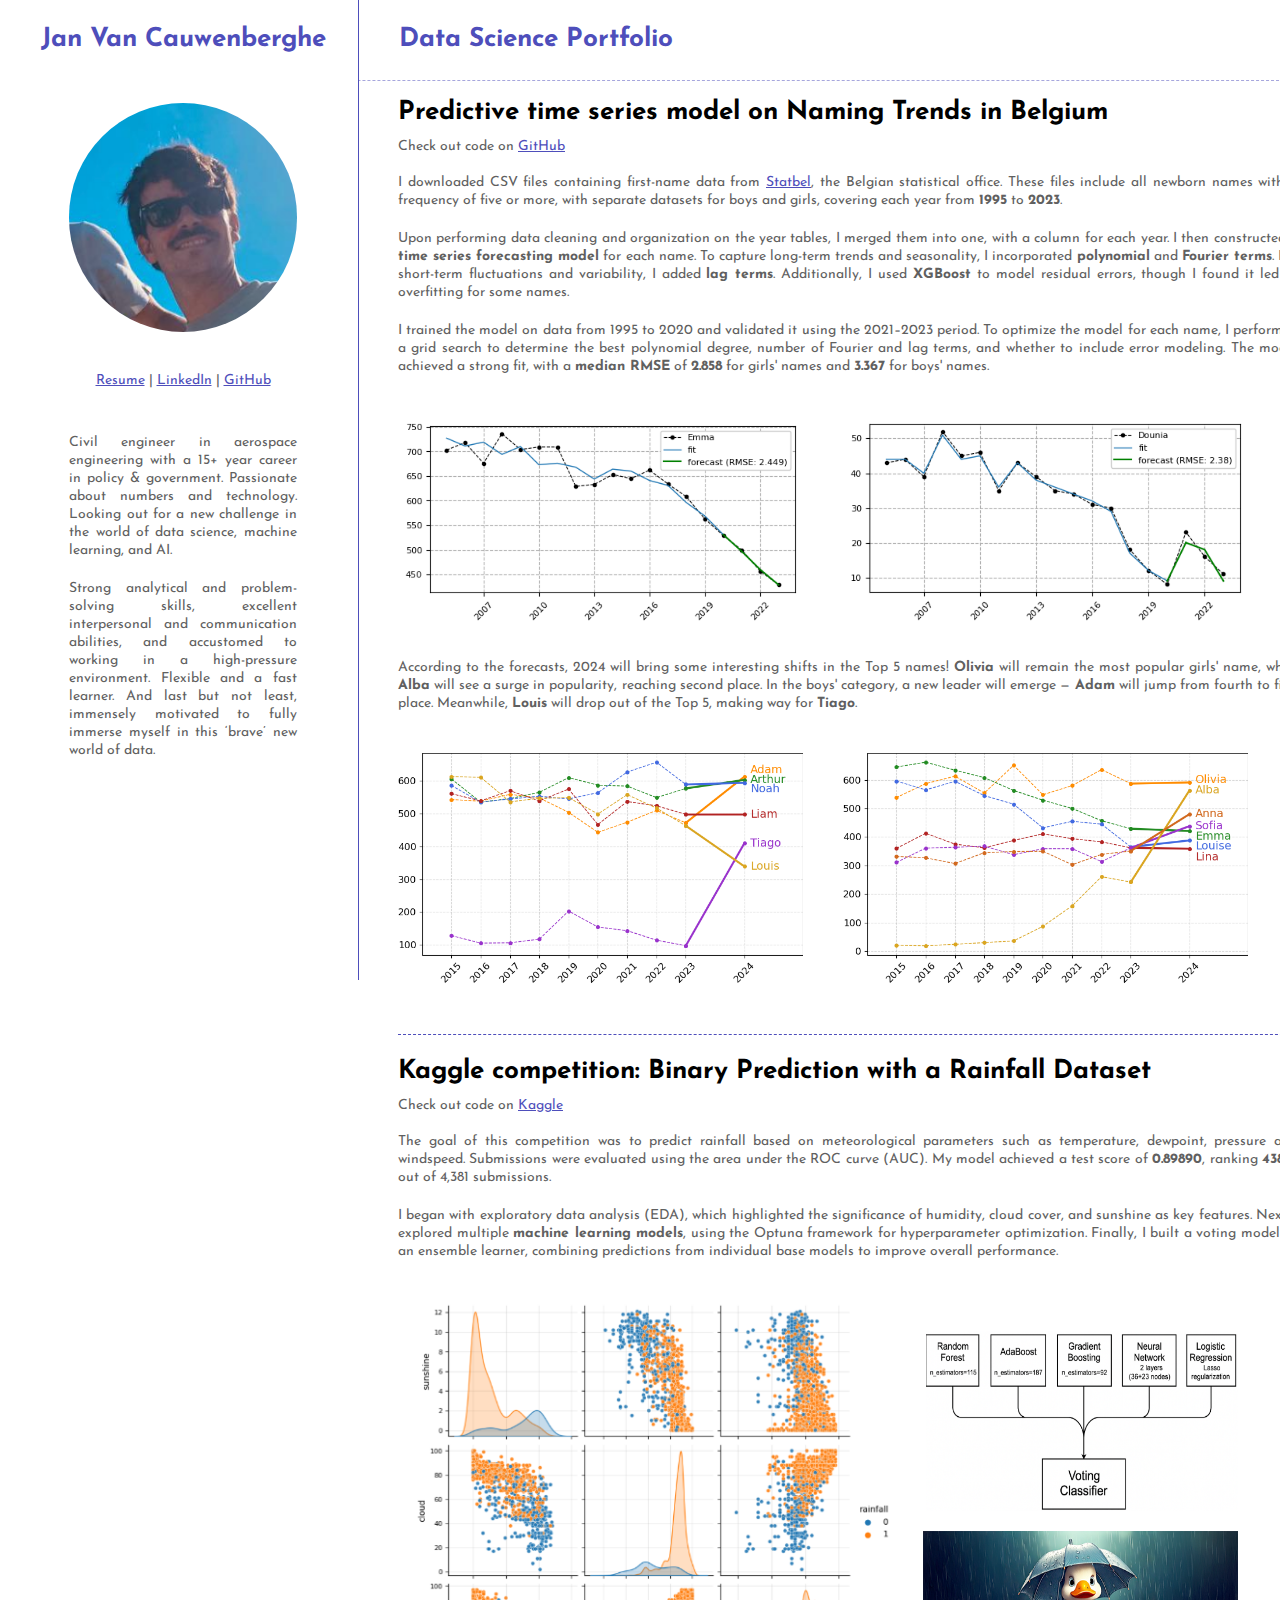
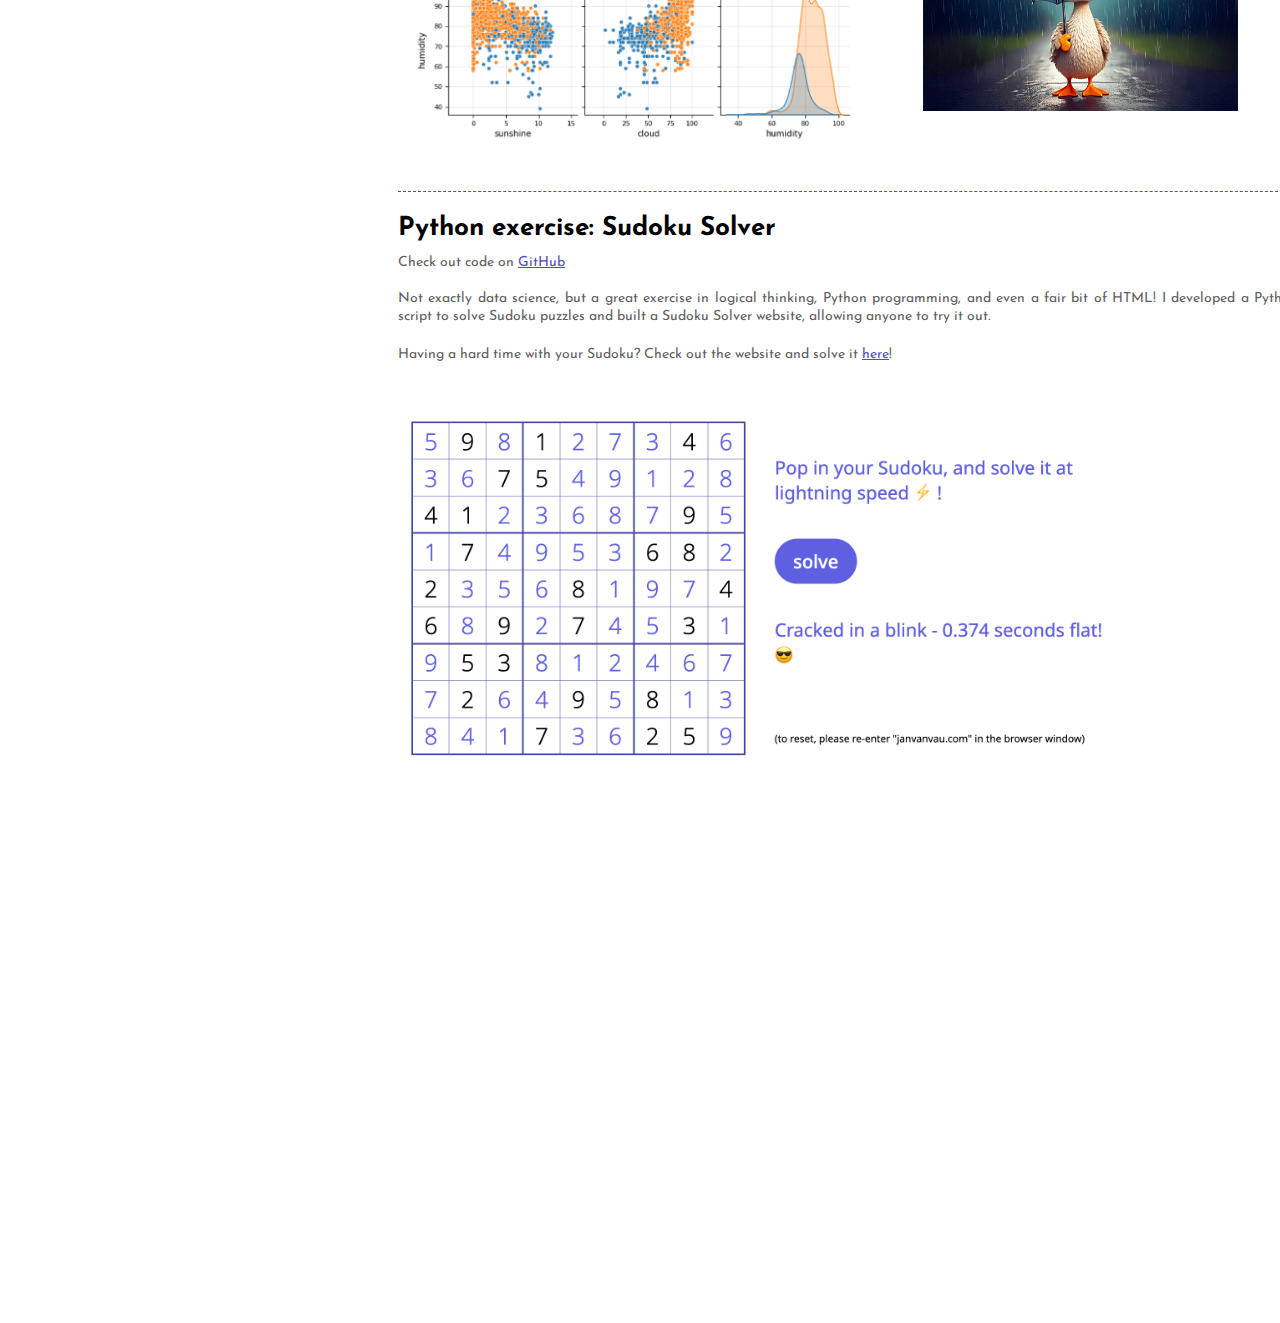
==== index.html @ 8b2ac8e8 "Update index.html" ====
<!DOCTYPE html>
<html>

    <head>

        <title>Portfolio</title>

        <link rel="preconnect" href="https://fonts.googleapis.com">
        <link rel="preconnect" href="https://fonts.gstatic.com" crossorigin>
        <link href="https://fonts.googleapis.com/css2?family=Josefin+Sans:ital,wght@0,100..700;1,100..700&display=swap" rel="stylesheet">
        <link rel="icon" type="image/png" href="portfolio.png">
        <link rel="stylesheet" href="styles/text.css">

    </head>

    <body style="min-height: 200vh">

        <div class="header">
            <div style="width:350px">
                <p class="title_header">Jan Van Cauwenberghe</p>
            </div>
            <div style="width:900px; justify-content:flex-start;  margin-left:40px;">
                <p class="title_header">Data Science Portfolio</p>
            </div>
        </div>

        <div class="main">

            <div class="sidebar">

                <img src="picture2c.png" style="width:65%; border-radius: 150px; margin-top: 23px;">
    
                <div>
                    <p class="description" style="margin-top: 40px; margin-bottom: 30px;">
                        <a href="CV_NL.pdf" target="_blank">Resume</a> |
                        <a href="https://www.linkedin.com/in/jan-van-cauwenberghe-a079987/" target="_blank">LinkedIn</a> |
                        <a href="https://github.com/janvancau" target="_blank">GitHub</a>
                    </p>
                </div>
    
                <div style="width:65%">
                    <p class="description">
                        Civil engineer in aerospace engineering with a 15+ year career in policy & government. Passionate about numbers and 
                        technology. Looking out for a new challenge in the world of data science, machine learning, and AI.
                    </p>
                    <p class="description" style="padding-bottom: 200px;">
                        Strong analytical and problem-solving skills, excellent interpersonal and communication abilities, and accustomed 
                        to working in a high-pressure environment. Flexible and a fast learner. And last but not least, immensely motivated 
                        to fully immerse myself in this ‘brave’ new world of data.
                    </p>
                </div>
    
            </div>
    
            <div style="width:900px; margin-left:390px; margin-top: 80px">
    
                <div style="border-bottom: 1px dashed rgb(78, 78, 187)">
                    <p class="title" style="margin-top: 13px;">Predictive time series model on Naming Trends in Belgium</p>
                    <p class="link">Check out code on <a href="https://github.com/JanVanCau/first-names/blob/1890f6e21f40cc2119914e75111a46a16e8a474d/first-names-8.ipynb" 
                        target="_blank">GitHub</a></p>
        
                    <p class="description">I downloaded CSV files containing first-name data from <a href="https://statbel.fgov.be/nl/themas/bevolking/namen-en-voornamen/voornamen-van-meisjes-en-jongens"
                        target="Blank">Statbel</a>, the Belgian statistical office. These files include all newborn names with a frequency of five or more, with separate datasets for boys and girls, covering 
                        each year from <strong>1995</strong> to <strong>2023</strong>.</p>
                
                    <p class="description">Upon performing data cleaning and organization on the year tables, I merged them into one, with a column for each year. I  then constructed a <strong>time series forecasting 
                        model</strong> for each name. To capture long-term trends and seasonality, I incorporated <strong>polynomial</strong> and <strong>Fourier terms</strong>. For short-term fluctuations and 
                        variability, I added <strong>lag terms</strong>. Additionally, I used <strong>XGBoost</strong> to model residual errors, though I found it led to overfitting for some names.</p>

                    <p class="description">I trained the model on data from 1995 to 2020 and validated it using the 2021–2023 period. To optimize the model for each name, I performed a grid search to determine the 
                        best polynomial degree, number of Fourier and lag terms, and whether to include error modeling. The model achieved a strong fit, with a <strong>median RMSE</strong> of <strong>2.858</strong> 
                        for girls' names and <strong>3.367</strong> for boys' names.</p>
                    
                    <div class="imagerow" style="margin-bottom:30px">
                        <img src="forecast_emma.png" style="width:45%; margin-right: 40px;">
                        <img src="forecast_dounia.png" style="width:45%;">
                    </div>

                    <p class="description">According to the forecasts, 2024 will bring some interesting shifts in the Top 5 names! <strong>Olivia</strong> will remain the most popular girls' name, while 
                        <strong>Alba</strong> will see a surge in popularity, reaching second place. In the boys' category, a new leader will emerge — <strong>Adam</strong> will jump from fourth to first place. 
                        Meanwhile, <strong>Louis</strong> will drop out of the Top 5, making way for <strong>Tiago</strong>.</p>
        
                    <div class="imagerow">
                        <img src="forecast_boys.png" style="width:45%; margin-right: 40px;">
                        <img src="forecast_girls.png" style="width:45%;"> 
                    </div>
                </div>
        
                <div style="border-bottom: 1px dashed rgb(78, 78, 187)">
                    <p class="title">Kaggle competition: Binary Prediction with a Rainfall Dataset</p>
                    <p class="link">Check out code on <a href="https://www.kaggle.com/code/janvancauwenberghe/rainfall-1" target="_blank">Kaggle</a></p>
                    
                    <p class="description">The goal of this competition was to predict rainfall based on meteorological parameters such as temperature, dewpoint, pressure and windspeed. Submissions were evaluated 
                        using the area under the ROC curve (AUC). My model achieved a test score of <strong>0.89890</strong>, ranking <strong>438th</strong> out of 4,381 submissions.</p>
        
                    <p class="description">I began with exploratory data analysis (EDA), which highlighted the significance of humidity, cloud cover, and sunshine as key features. Next, I explored multiple 
                        <strong>machine learning models</strong>, using the Optuna framework for hyperparameter optimization. Finally, I built a voting model as an ensemble learner, combining predictions from individual 
                        base models to improve overall performance.</p>
        
                    <div class="imagerow">
                        <img src="pairplot.png" style="width:55%; height:auto; margin-right: 30px;">
                        <div class="imagecol" style="width:35%;">
                            <img src="flowchart.png" style="flex:1; margin-bottom: 20px;">
                            <img src="rainfall.png" style="flex:1;">
                        </div>
                    </div>
                </div>

                <div>
                    <p class="title">Python exercise: Sudoku Solver</p>
                    <p class="link">Check out code on <a href="https://github.com/JanVanCau/sudoku/tree/main" target="_blank">GitHub</a></p>
        
                    <p class="description">Not exactly data science, but a great exercise in logical thinking, Python programming, and even a fair bit of HTML! I developed a Python script to solve Sudoku puzzles and 
                        built a Sudoku Solver website, allowing anyone to try it out.</p>

                    <p class="description">Having a hard time with your Sudoku? Check out the website and solve it <a href="https://www.janvancau.com" target="_blank">here</a>!</p>
                    
                    <img src="sudoku.png" style="width:80%; margin-top:30px; margin-bottom: 40px;">
                </div>

        </div>
        
        
        </div>
    </body>

</html>
---- styles/text.css ----
p{
    font-family: "Josefin Sans", sans-serif;
    text-align: justify;}

.header{
    display: flex;
    flex-direction: row;
    align-items: center;
    position:fixed;
    top:0;
    left:8px;
    height:80px;
    border-bottom: 1px dashed rgba(78, 78, 187, 0.5);
    color: rgb(78, 78, 187);
    background-color: white;
    z-index: 100;}

.header div{
    display: flex;
    align-items: center; /* 🔹 Centers text vertically */
    justify-content: center;
    height: 100%; /* 🔹 Stretches div to full header height */
    padding: 0;
    margin: 0;}

.header div:first-child {
    border-right: 1px solid rgb(78, 78, 187);}

.title_header{
    font-size: 26px;
    font-weight: bold;
    line-height: 24px;
    margin:0;
    padding:0;
    align-items: center;}

.main{
    display: flex; 
    flex-direction:row; 
    padding-bottom: 500px;}

.sidebar {
    width: 350px; 
    position:fixed;
    left:8px;
    top:80px;
    display:flex; 
    flex-direction: column; 
    justify-content: flex-start; 
    align-items: center; 
    border-right:1px solid rgb(78, 78, 187);
    max-height: 100vh; 
    overflow-y: auto;
    background-color: white;
    z-index: 100;
    scrollbar-width: none; /* For Firefox */
    -ms-overflow-style: none; /* For IE & Edge */}

.sidebar::-webkit-scrollbar {
    display: none; /* For Chrome, Safari, and Edge */}

.title{
    font-size: 26px;
    font-weight: bold;
    line-height: 24px;
    margin-top: 25px;
    margin-bottom: 8px;}

.link{
    font-size: 14px;
    color: rgb(96,96,96);
    margin-right: 40px;
    margin-bottom: 20px;}    

.description{
    font-size: 14px;
    color: rgb(96,96,96);
    line-height: 18px;
    margin-bottom: 20px;}

.imagerow{
    display: flex;
    margin-top: 40px;
    margin-bottom: 50px;
    width: 900px;}

.imagecol{
    display: flex;
    flex-direction: column;
    margin-top: 30px;
    margin-bottom: 30px;}

a{
    color: rgb(78, 78, 187)
}

a:hover{
    color: rgb(23, 185, 147);
    font-weight: bold;
    transition: 0.1s;}
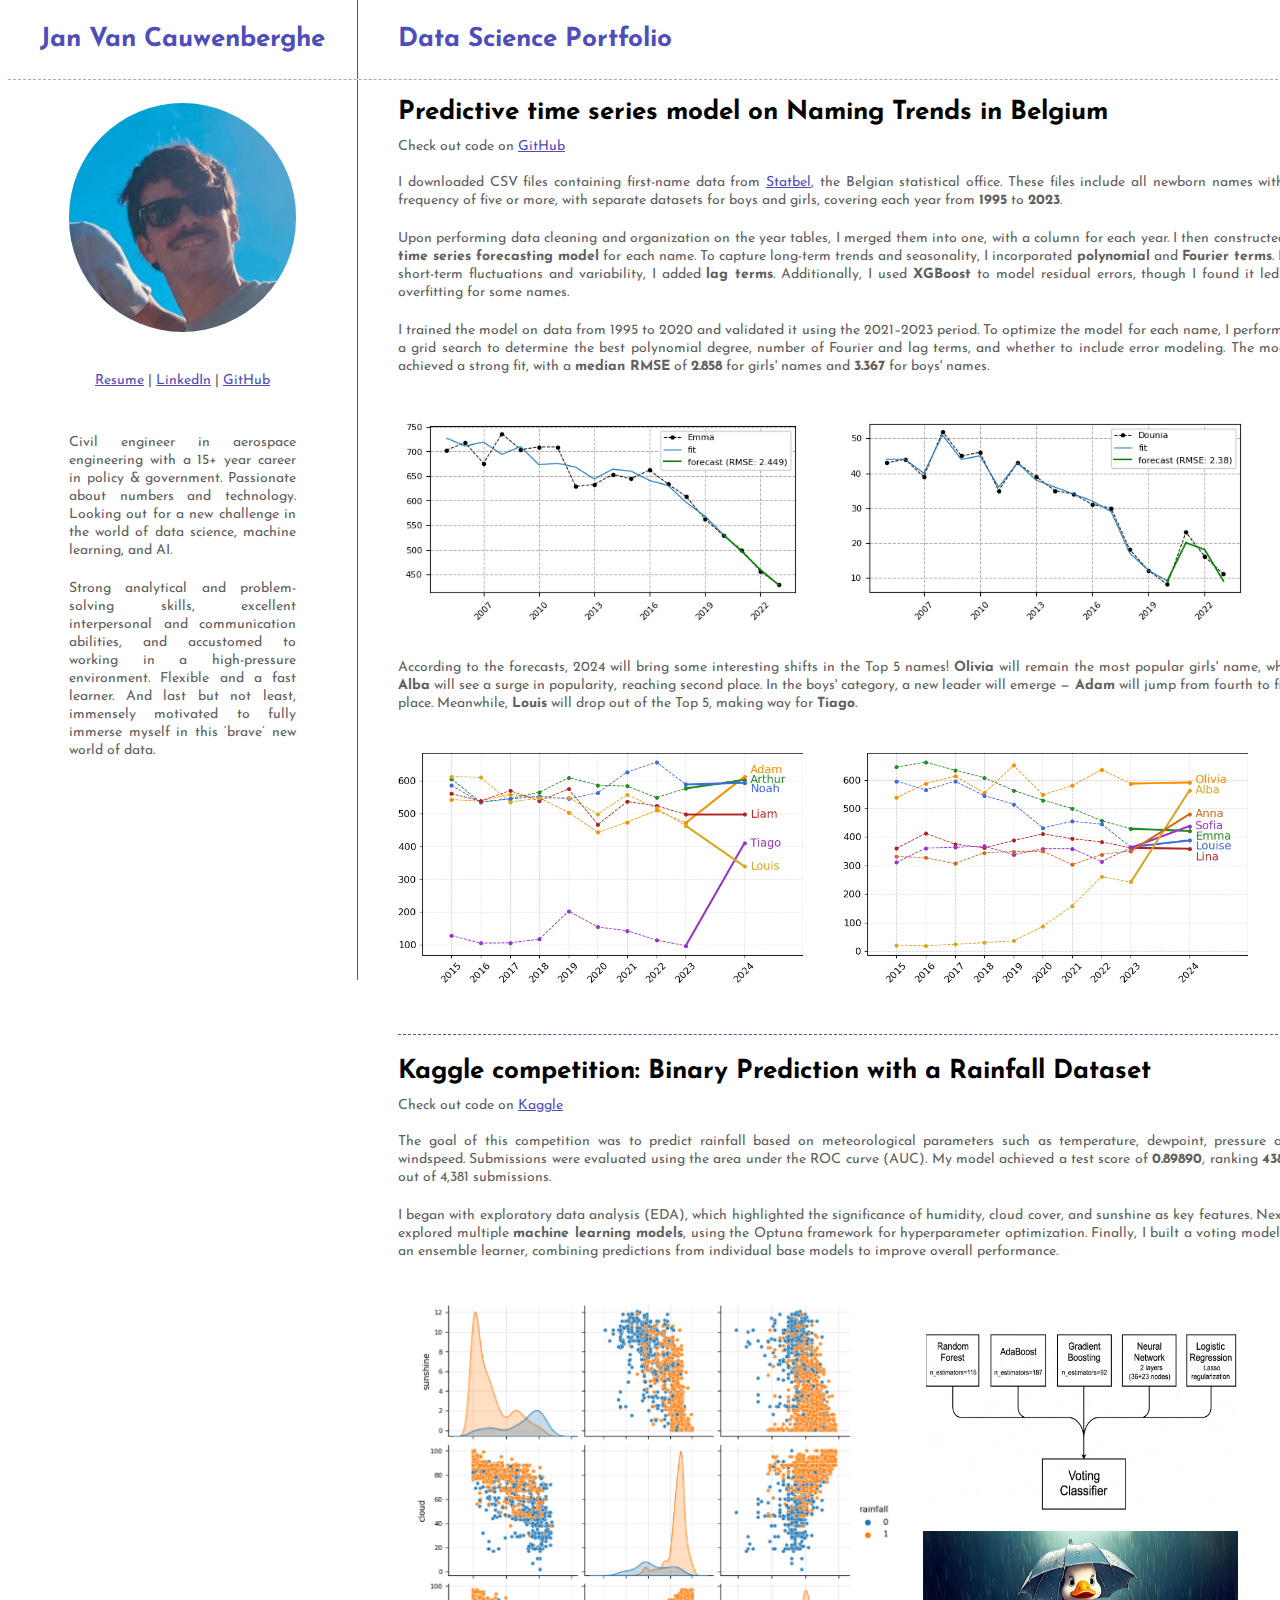
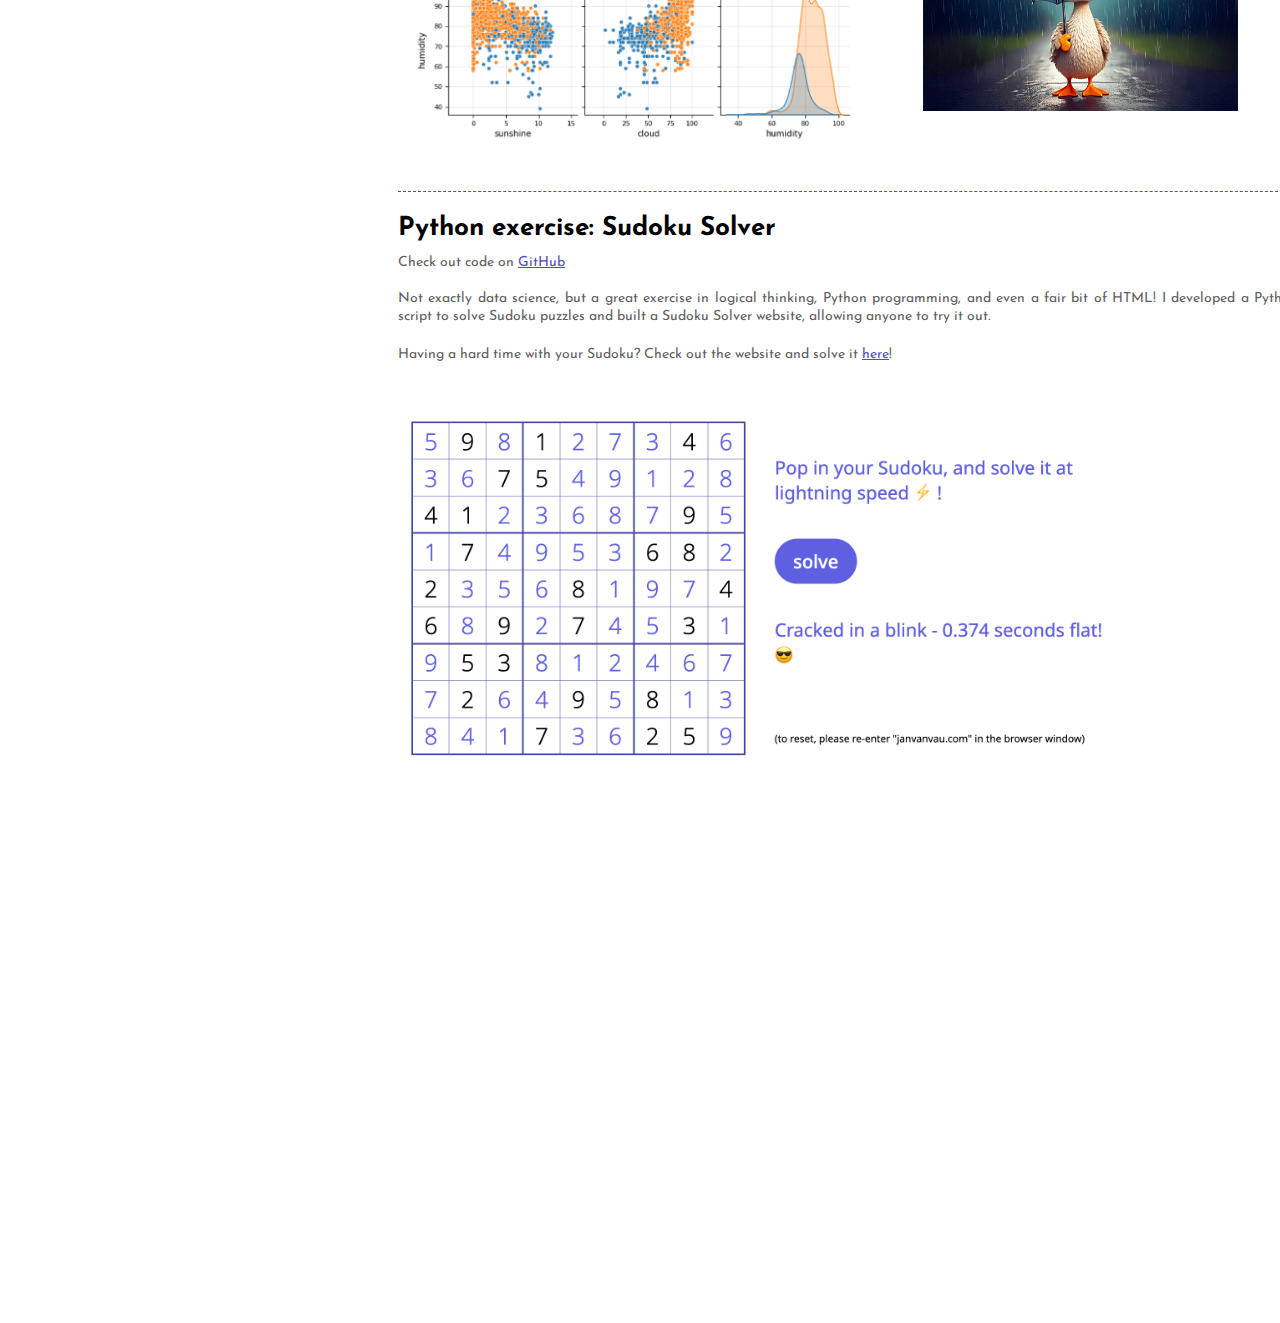
==== commit 640da7e1: "Update and rename index kopie.html to index.html" ====
--- a/index.html
+++ b/index.html
@@ -4,22 +4,22 @@
     <head>
 
         <title>Portfolio</title>
-
+        <meta name="viewport" content="width=device-width, initial-scale=1.0">
         <link rel="preconnect" href="https://fonts.googleapis.com">
         <link rel="preconnect" href="https://fonts.gstatic.com" crossorigin>
         <link href="https://fonts.googleapis.com/css2?family=Josefin+Sans:ital,wght@0,100..700;1,100..700&display=swap" rel="stylesheet">
         <link rel="icon" type="image/png" href="portfolio.png">
-        <link rel="stylesheet" href="styles/text.css">
+        <link rel="stylesheet" href="styles/text_new.css">
 
     </head>
 
     <body style="min-height: 200vh">
 
         <div class="header">
-            <div style="width:350px">
+            <div>
                 <p class="title_header">Jan Van Cauwenberghe</p>
             </div>
-            <div style="width:900px; justify-content:flex-start;  margin-left:40px;">
+            <div style="margin-left:40px;">
                 <p class="title_header">Data Science Portfolio</p>
             </div>
         </div>
@@ -52,7 +52,7 @@
     
             </div>
     
-            <div style="width:900px; margin-left:390px; margin-top: 80px">
+            <div class="projects">
     
                 <div style="border-bottom: 1px dashed rgb(78, 78, 187)">
                     <p class="title" style="margin-top: 13px;">Predictive time series model on Naming Trends in Belgium</p>
--- a/styles/text_new.css
+++ b/styles/text_new.css
@@ -0,0 +1,134 @@
+p{
+    font-family: "Josefin Sans", sans-serif;
+    text-align: justify;}
+
+@media (max-width: 800px) {
+    .sudoku_site{
+        display: grid;
+        grid-template-columns: 400px;} }
+
+
+.header{
+    display: grid;
+    grid-template-columns: 350px 950px;
+    position:fixed;
+    top:0;
+    left:8px;
+    height:80px;
+    width:100%;
+    box-sizing: border-box;
+    border-bottom: 1px dashed rgba(78, 78, 187, 0.5);
+    color: rgb(78, 78, 187);
+    background-color: white;
+    z-index: 100;}
+
+@media (max-width: 450px) {
+    .header{
+        grid-template-columns: 1fr;
+        position: relative} }
+
+.header div{
+    display: flex;
+    justify-content: flex-start;
+    align-items: center;}
+
+.header div:first-child {
+    border-right: 1px solid rgb(78, 78, 187);
+    justify-content: center;}
+
+.title_header{
+    font-size: 26px;
+    font-weight: bold;
+    line-height: 24px;
+    margin:0;
+    padding:0;}
+
+.main{
+    display: grid;
+    grid-template-columns: 350px 950px;
+    padding-bottom: 500px;
+    box-sizing: border-box;}
+
+@media (max-width: 450px) {
+    .main{
+        grid-template-columns: 1fr;} }
+
+.sidebar {
+    width: 350px; 
+    position:fixed;
+    left:8px;
+    top:80px;
+    display:flex; 
+    flex-direction: column; 
+    justify-content: flex-start; 
+    align-items: center; 
+    border-right:1px solid rgb(78, 78, 187);
+    box-sizing: border-box;
+    max-height: 100vh; 
+    overflow-y: auto;
+    background-color: white;
+    z-index: 100;
+    scrollbar-width: none; /* For Firefox */
+    -ms-overflow-style: none; /* For IE & Edge */}
+
+@media (max-width: 450px) {
+    .sidebar{
+        width:100%;
+        position: relative;} }
+
+.sidebar::-webkit-scrollbar {
+    display: none; /* For Chrome, Safari, and Edge */}
+
+.projects{
+    width:900px; 
+    margin-left:390px; 
+    margin-top: 80px}
+
+@media (max-width: 450px) {
+    .projects{
+        width:100%;
+        margin-left: 0;} }
+
+.title{
+    font-size: 26px;
+    font-weight: bold;
+    line-height: 24px;
+    margin-top: 25px;
+    margin-bottom: 8px;}
+
+.link{
+    font-size: 14px;
+    color: rgb(96,96,96);
+    margin-right: 40px;
+    margin-bottom: 20px;}    
+
+.description{
+    font-size: 14px;
+    color: rgb(96,96,96);
+    line-height: 18px;
+    margin-bottom: 20px;}
+
+.imagerow{
+    display: flex;
+    margin-top: 40px;
+    margin-bottom: 50px;
+    width: 900px;}
+
+@media (max-width: 450px) {
+    .imagerow{
+        width:100%;} }
+
+.imagecol{
+    display: flex;
+    flex-direction: column;
+    margin-top: 30px;
+    margin-bottom: 30px;}
+
+a{
+    color: rgb(78, 78, 187)
+}
+
+a:hover{
+    color: rgb(23, 185, 147);
+    font-weight: bold;
+    transition: 0.1s;}
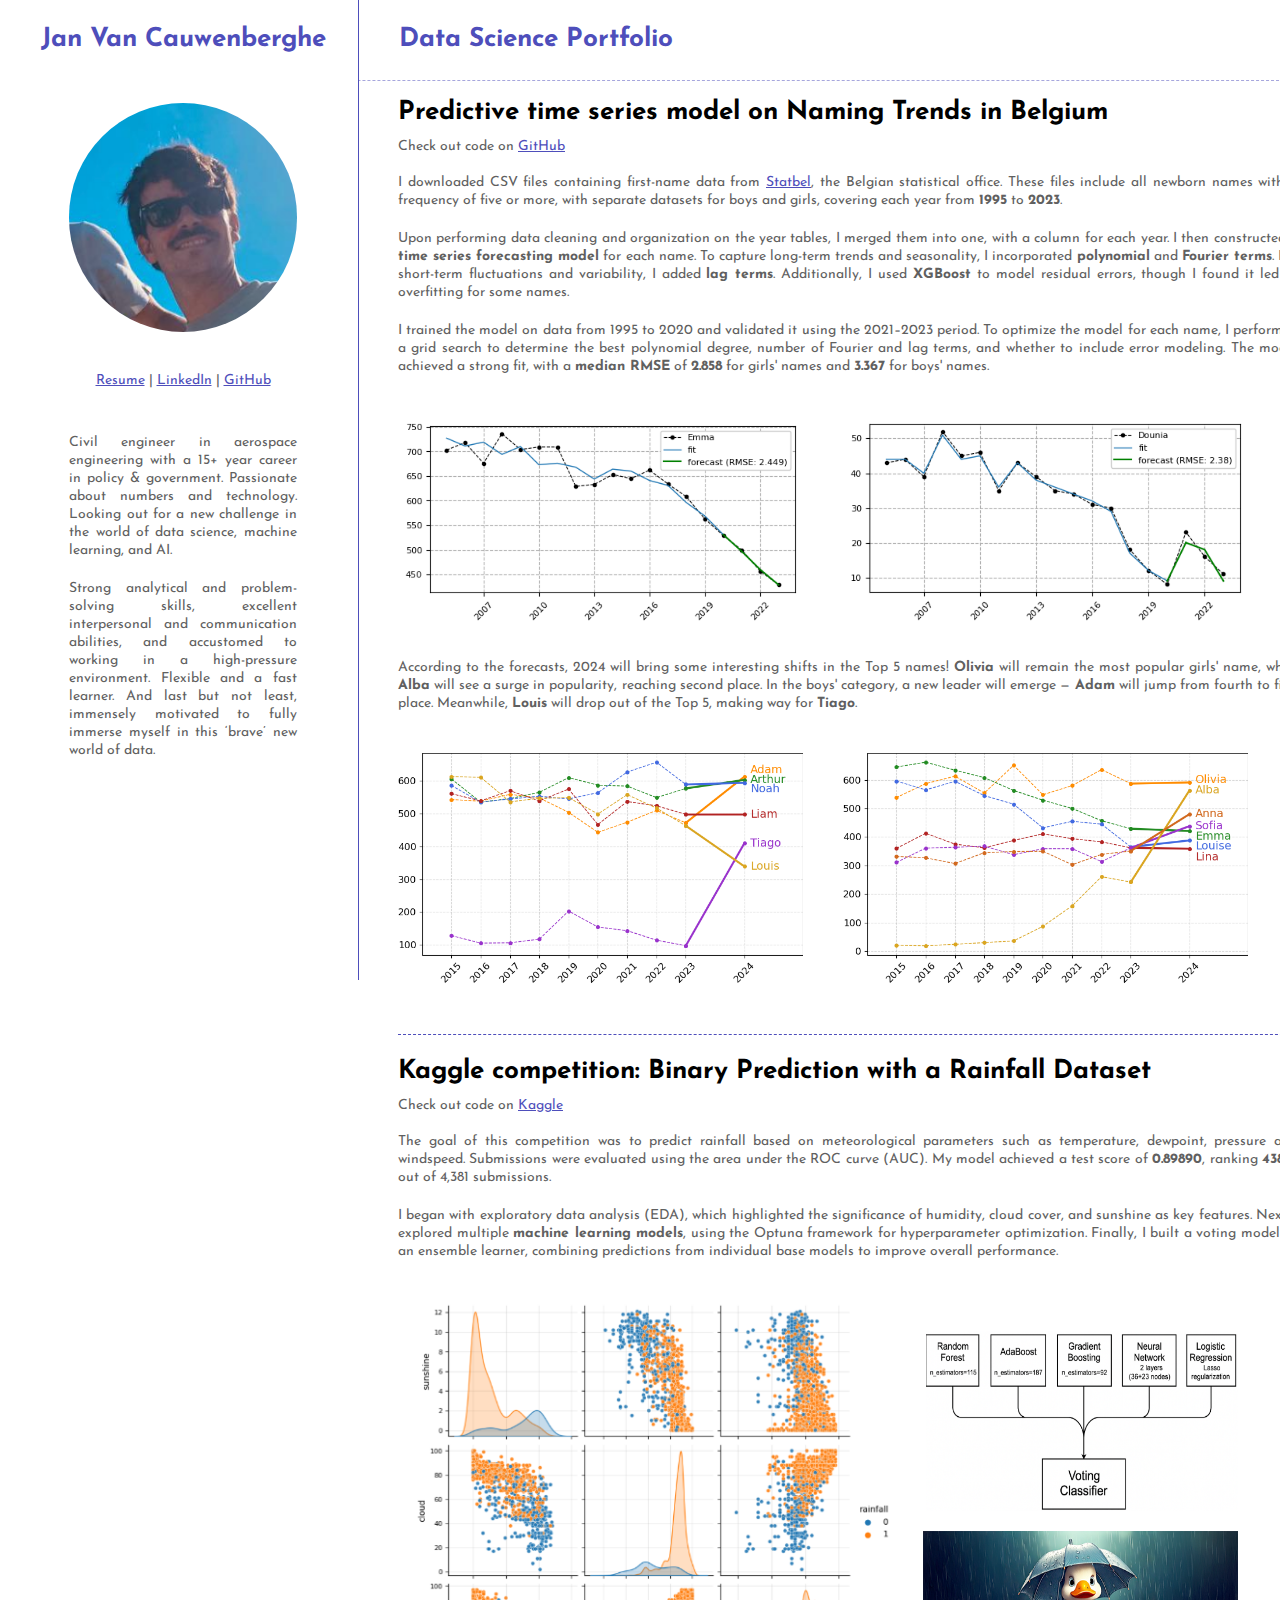
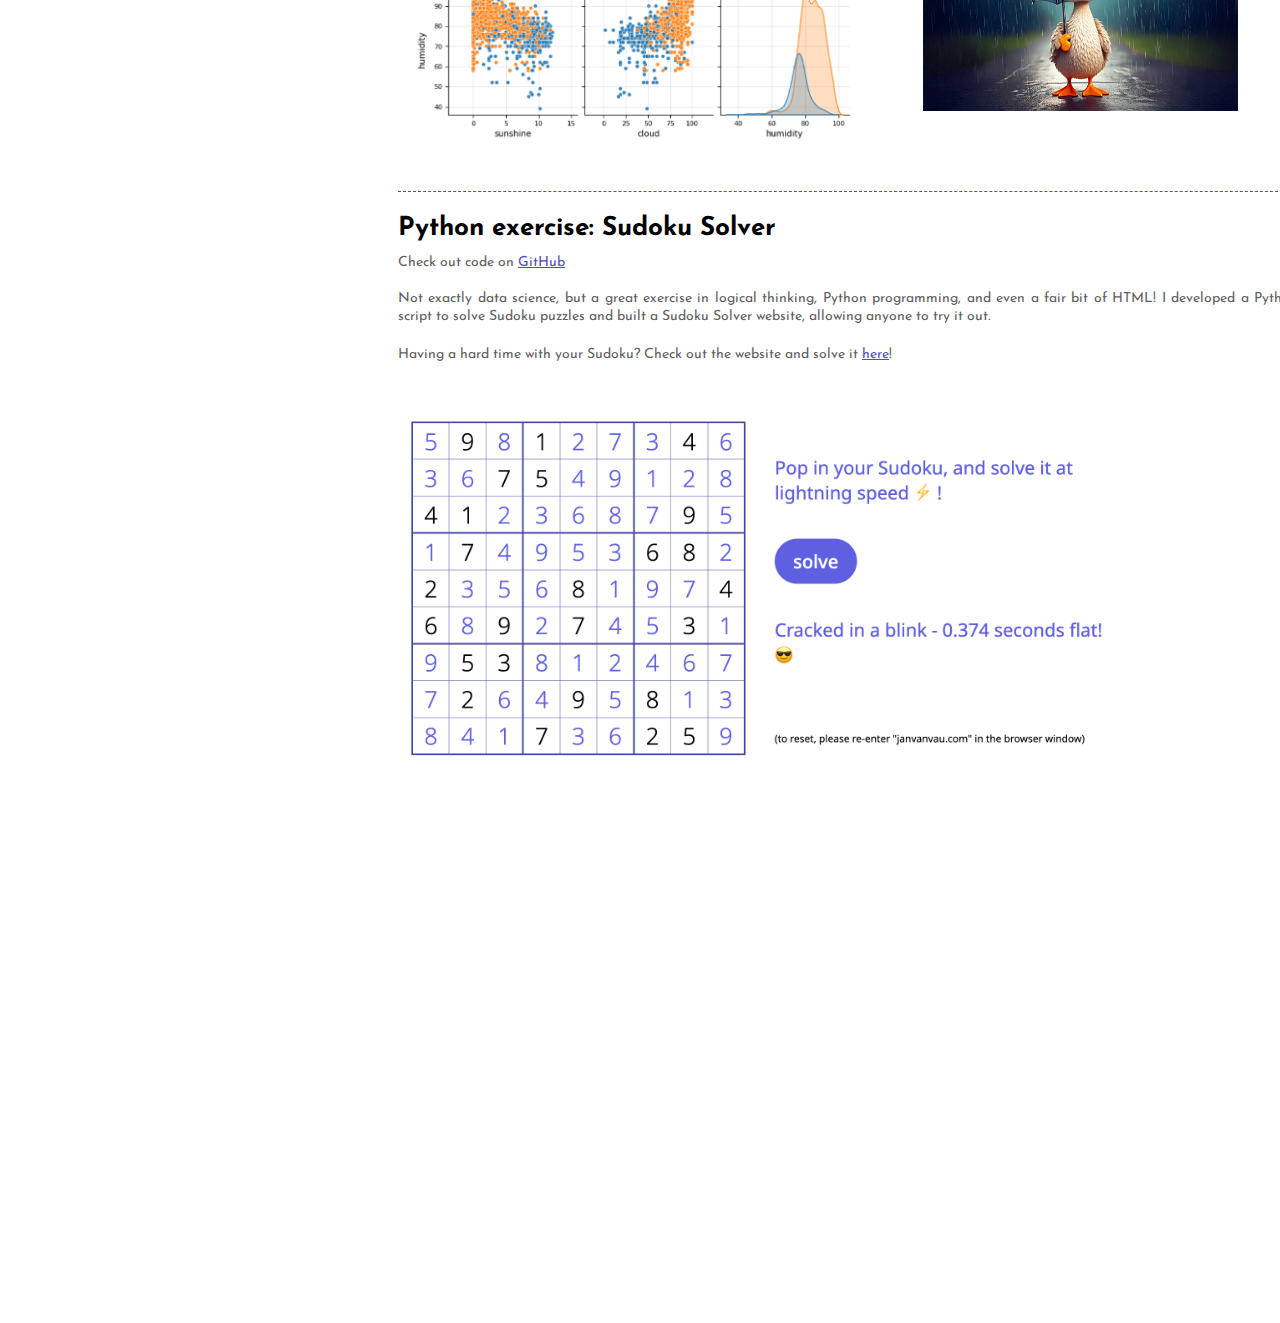
==== commit af5d9399: "Update and rename index_oud.html to index.html" ====
--- a/index.html
+++ b/index.html
@@ -4,22 +4,22 @@
     <head>
 
         <title>Portfolio</title>
-        <meta name="viewport" content="width=device-width, initial-scale=1.0">
+
         <link rel="preconnect" href="https://fonts.googleapis.com">
         <link rel="preconnect" href="https://fonts.gstatic.com" crossorigin>
         <link href="https://fonts.googleapis.com/css2?family=Josefin+Sans:ital,wght@0,100..700;1,100..700&display=swap" rel="stylesheet">
         <link rel="icon" type="image/png" href="portfolio.png">
-        <link rel="stylesheet" href="styles/text_new.css">
+        <link rel="stylesheet" href="styles/text.css">
 
     </head>
 
     <body style="min-height: 200vh">
 
         <div class="header">
-            <div>
+            <div style="width:350px">
                 <p class="title_header">Jan Van Cauwenberghe</p>
             </div>
-            <div style="margin-left:40px;">
+            <div style="width:900px; justify-content:flex-start;  margin-left:40px;">
                 <p class="title_header">Data Science Portfolio</p>
             </div>
         </div>
@@ -52,7 +52,7 @@
     
             </div>
     
-            <div class="projects">
+            <div style="width:900px; margin-left:390px; margin-top: 80px">
     
                 <div style="border-bottom: 1px dashed rgb(78, 78, 187)">
                     <p class="title" style="margin-top: 13px;">Predictive time series model on Naming Trends in Belgium</p>
--- a/styles/text.css
+++ b/styles/text.css
@@ -0,0 +1,100 @@
+p{
+    font-family: "Josefin Sans", sans-serif;
+    text-align: justify;}
+
+.header{
+    display: flex;
+    flex-direction: row;
+    align-items: center;
+    position:fixed;
+    top:0;
+    left:8px;
+    height:80px;
+    border-bottom: 1px dashed rgba(78, 78, 187, 0.5);
+    color: rgb(78, 78, 187);
+    background-color: white;
+    z-index: 100;}
+
+.header div{
+    display: flex;
+    align-items: center; /* 🔹 Centers text vertically */
+    justify-content: center;
+    height: 100%; /* 🔹 Stretches div to full header height */
+    padding: 0;
+    margin: 0;}
+
+.header div:first-child {
+    border-right: 1px solid rgb(78, 78, 187);}
+
+.title_header{
+    font-size: 26px;
+    font-weight: bold;
+    line-height: 24px;
+    margin:0;
+    padding:0;
+    align-items: center;}
+
+.main{
+    display: flex; 
+    flex-direction:row; 
+    padding-bottom: 500px;}
+
+.sidebar {
+    width: 350px; 
+    position:fixed;
+    left:8px;
+    top:80px;
+    display:flex; 
+    flex-direction: column; 
+    justify-content: flex-start; 
+    align-items: center; 
+    border-right:1px solid rgb(78, 78, 187);
+    max-height: 100vh; 
+    overflow-y: auto;
+    background-color: white;
+    z-index: 100;
+    scrollbar-width: none; /* For Firefox */
+    -ms-overflow-style: none; /* For IE & Edge */}
+
+.sidebar::-webkit-scrollbar {
+    display: none; /* For Chrome, Safari, and Edge */}
+
+.title{
+    font-size: 26px;
+    font-weight: bold;
+    line-height: 24px;
+    margin-top: 25px;
+    margin-bottom: 8px;}
+
+.link{
+    font-size: 14px;
+    color: rgb(96,96,96);
+    margin-right: 40px;
+    margin-bottom: 20px;}    
+
+.description{
+    font-size: 14px;
+    color: rgb(96,96,96);
+    line-height: 18px;
+    margin-bottom: 20px;}
+
+.imagerow{
+    display: flex;
+    margin-top: 40px;
+    margin-bottom: 50px;
+    width: 900px;}
+
+.imagecol{
+    display: flex;
+    flex-direction: column;
+    margin-top: 30px;
+    margin-bottom: 30px;}
+
+a{
+    color: rgb(78, 78, 187)
+}
+
+a:hover{
+    color: rgb(23, 185, 147);
+    font-weight: bold;
+    transition: 0.1s;}
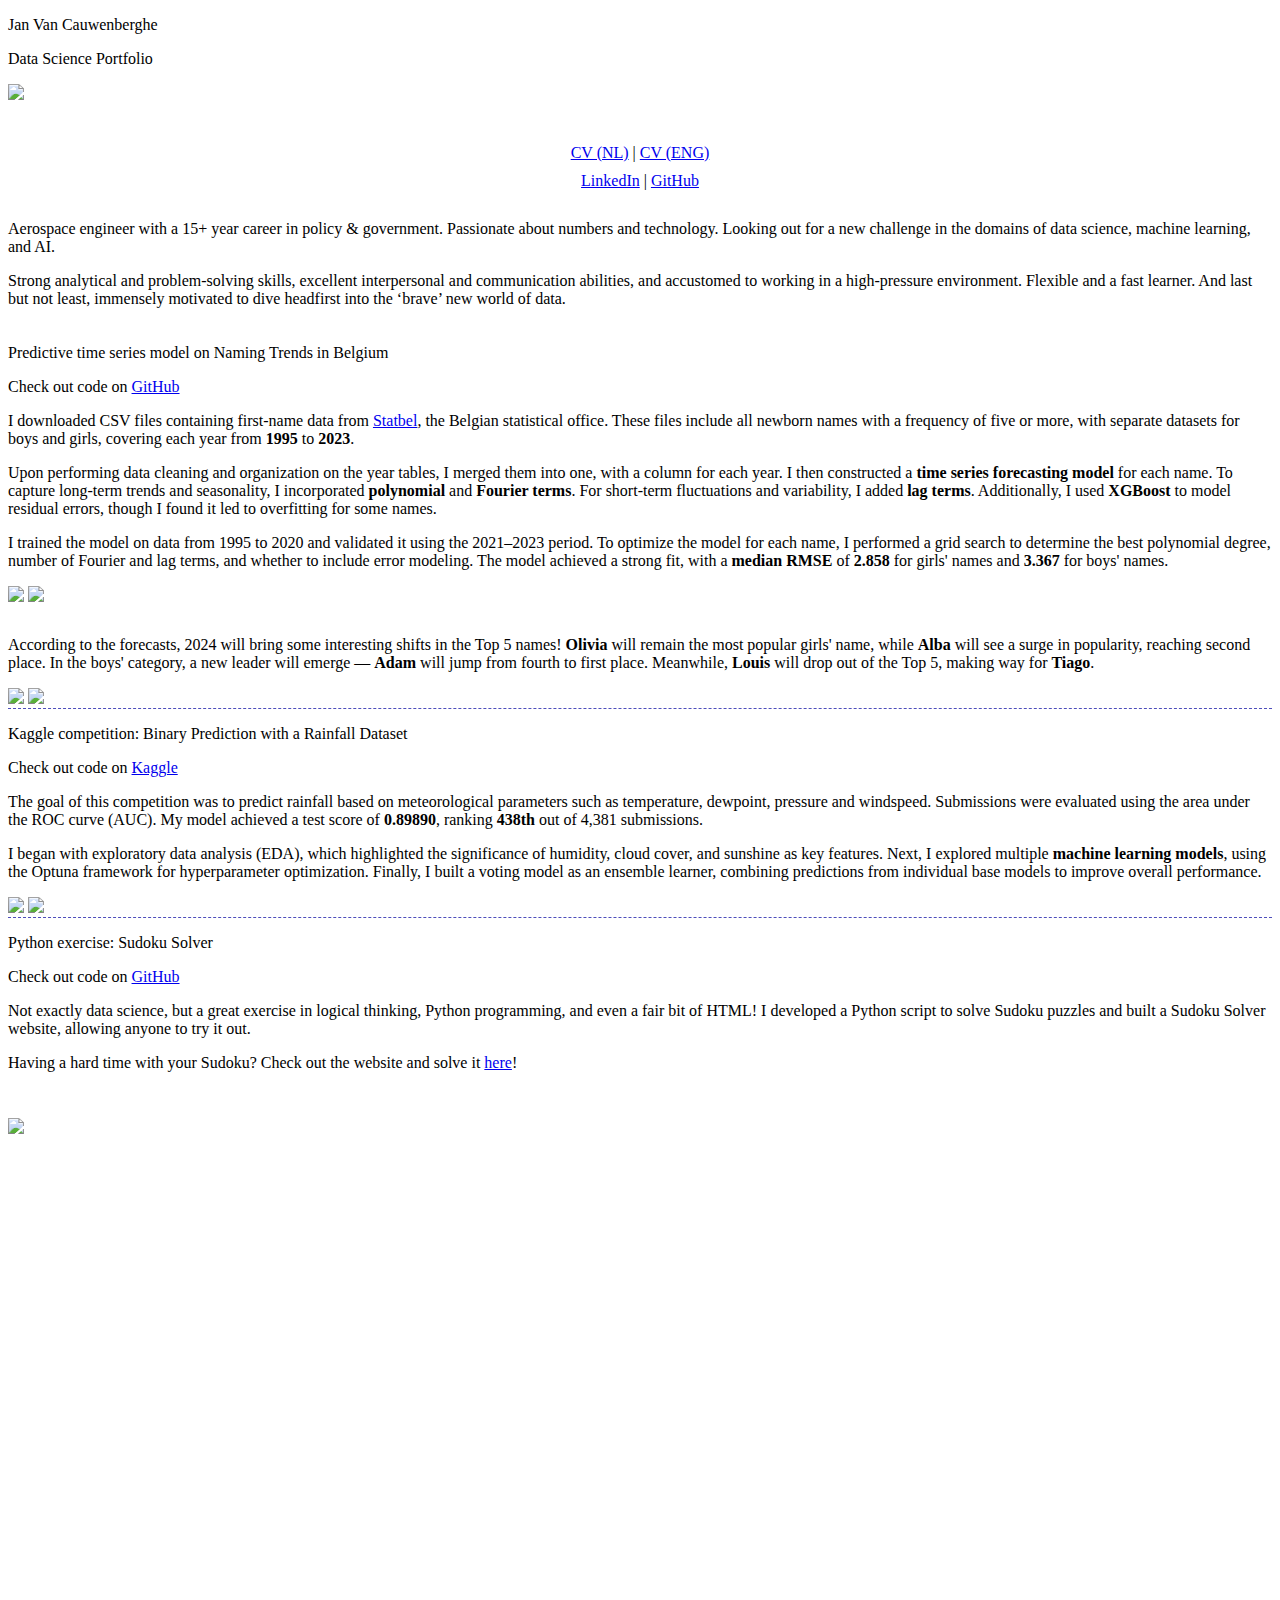
==== commit 4211f449: "Add files via upload" ====
--- a/index.html
+++ b/index.html
@@ -4,22 +4,22 @@
     <head>
 
         <title>Portfolio</title>
-
+        <meta name="viewport" content="width=device-width, initial-scale=1.0">
         <link rel="preconnect" href="https://fonts.googleapis.com">
         <link rel="preconnect" href="https://fonts.gstatic.com" crossorigin>
         <link href="https://fonts.googleapis.com/css2?family=Josefin+Sans:ital,wght@0,100..700;1,100..700&display=swap" rel="stylesheet">
-        <link rel="icon" type="image/png" href="portfolio.png">
-        <link rel="stylesheet" href="styles/text.css">
+        <link rel="icon" type="image/png" href="images/portfolio.png">
+        <link rel="stylesheet" href="styles/text_new.css">
 
     </head>
 
     <body style="min-height: 200vh">
 
         <div class="header">
-            <div style="width:350px">
+            <div class="name">
                 <p class="title_header">Jan Van Cauwenberghe</p>
             </div>
-            <div style="width:900px; justify-content:flex-start;  margin-left:40px;">
+            <div class="title">
                 <p class="title_header">Data Science Portfolio</p>
             </div>
         </div>
@@ -28,34 +28,34 @@
 
             <div class="sidebar">
 
-                <img src="picture2c.png" style="width:65%; border-radius: 150px; margin-top: 23px;">
+                <img class="profilepic" src="images/profile.png">
     
                 <div>
-                    <p class="description" style="margin-top: 40px; margin-bottom: 30px;">
-                        <a href="CV_NL.pdf" target="_blank">Resume</a> |
-                        <a href="https://www.linkedin.com/in/jan-van-cauwenberghe-a079987/" target="_blank">LinkedIn</a> |
-                        <a href="https://github.com/janvancau" target="_blank">GitHub</a>
+                    <p class="description" style="margin-top: 40px; margin-bottom: 0; text-align:center;"> <a href="CV NL.pdf" target="_blank">CV (NL)</a> | 
+                        <a href="CV ENG.pdf" target="_blank">CV (ENG)</a> </p>
+                    <p class="description" style="margin-top: 10px; margin-bottom: 30px; text-align:center;"> 
+                        <a href="https://www.linkedin.com/in/jan-van-cauwenberghe-a079987/" target="_blank">LinkedIn</a> | 
+                        <a href="https://github.com/janvancau" target="_blank">GitHub</a> </p>
+                </div>
+    
+                <div>
+                    <p class="description">
+                        Aerospace engineer with a 15+ year career in policy & government. Passionate about numbers and 
+                        technology. Looking out for a new challenge in the domains of data science, machine learning, and AI.
+                    </p>
+                    <p class="description" style="padding-bottom: 20px;">
+                        Strong analytical and problem-solving skills, excellent interpersonal and communication abilities, and accustomed 
+                        to working in a high-pressure environment. Flexible and a fast learner. And last but not least, immensely motivated 
+                        to dive headfirst into the ‘brave’ new world of data.
                     </p>
                 </div>
-    
-                <div style="width:65%">
-                    <p class="description">
-                        Civil engineer in aerospace engineering with a 15+ year career in policy & government. Passionate about numbers and 
-                        technology. Looking out for a new challenge in the world of data science, machine learning, and AI.
-                    </p>
-                    <p class="description" style="padding-bottom: 200px;">
-                        Strong analytical and problem-solving skills, excellent interpersonal and communication abilities, and accustomed 
-                        to working in a high-pressure environment. Flexible and a fast learner. And last but not least, immensely motivated 
-                        to fully immerse myself in this ‘brave’ new world of data.
-                    </p>
-                </div>
-    
+
             </div>
     
-            <div style="width:900px; margin-left:390px; margin-top: 80px">
+            <div class="projects">
     
                 <div style="border-bottom: 1px dashed rgb(78, 78, 187)">
-                    <p class="title" style="margin-top: 13px;">Predictive time series model on Naming Trends in Belgium</p>
+                    <p class="project_title" style="margin-top: 13px;">Predictive time series model on Naming Trends in Belgium</p>
                     <p class="link">Check out code on <a href="https://github.com/JanVanCau/first-names/blob/1890f6e21f40cc2119914e75111a46a16e8a474d/first-names-8.ipynb" 
                         target="_blank">GitHub</a></p>
         
@@ -72,8 +72,8 @@
                         for girls' names and <strong>3.367</strong> for boys' names.</p>
                     
                     <div class="imagerow" style="margin-bottom:30px">
-                        <img src="forecast_emma.png" style="width:45%; margin-right: 40px;">
-                        <img src="forecast_dounia.png" style="width:45%;">
+                        <img src="images/forecast_emma.png">
+                        <img src="images/forecast_dounia.png">
                     </div>
 
                     <p class="description">According to the forecasts, 2024 will bring some interesting shifts in the Top 5 names! <strong>Olivia</strong> will remain the most popular girls' name, while 
@@ -81,13 +81,13 @@
                         Meanwhile, <strong>Louis</strong> will drop out of the Top 5, making way for <strong>Tiago</strong>.</p>
         
                     <div class="imagerow">
-                        <img src="forecast_boys.png" style="width:45%; margin-right: 40px;">
-                        <img src="forecast_girls.png" style="width:45%;"> 
+                        <img src="images/forecast_boys.png">
+                        <img src="images/forecast_girls.png"> 
                     </div>
                 </div>
         
                 <div style="border-bottom: 1px dashed rgb(78, 78, 187)">
-                    <p class="title">Kaggle competition: Binary Prediction with a Rainfall Dataset</p>
+                    <p class="project_title">Kaggle competition: Binary Prediction with a Rainfall Dataset</p>
                     <p class="link">Check out code on <a href="https://www.kaggle.com/code/janvancauwenberghe/rainfall-1" target="_blank">Kaggle</a></p>
                     
                     <p class="description">The goal of this competition was to predict rainfall based on meteorological parameters such as temperature, dewpoint, pressure and windspeed. Submissions were evaluated 
@@ -97,25 +97,22 @@
                         <strong>machine learning models</strong>, using the Optuna framework for hyperparameter optimization. Finally, I built a voting model as an ensemble learner, combining predictions from individual 
                         base models to improve overall performance.</p>
         
-                    <div class="imagerow">
-                        <img src="pairplot.png" style="width:55%; height:auto; margin-right: 30px;">
-                        <div class="imagecol" style="width:35%;">
-                            <img src="flowchart.png" style="flex:1; margin-bottom: 20px;">
-                            <img src="rainfall.png" style="flex:1;">
-                        </div>
+                    <div class="final_imagerow">
+                        <img class="pairplot" src="images/pairplot.png">
+                        <img class="flowchart_duck" src="images/flowchart & duck.png">
                     </div>
                 </div>
 
                 <div>
-                    <p class="title">Python exercise: Sudoku Solver</p>
+                    <p class="project_title">Python exercise: Sudoku Solver</p>
                     <p class="link">Check out code on <a href="https://github.com/JanVanCau/sudoku/tree/main" target="_blank">GitHub</a></p>
         
                     <p class="description">Not exactly data science, but a great exercise in logical thinking, Python programming, and even a fair bit of HTML! I developed a Python script to solve Sudoku puzzles and 
                         built a Sudoku Solver website, allowing anyone to try it out.</p>
 
-                    <p class="description">Having a hard time with your Sudoku? Check out the website and solve it <a href="https://www.janvancau.com" target="_blank">here</a>!</p>
+                    <p class="description">Having a hard time with your Sudoku? Check out the website and solve it <a href="https://sudoku.janvancau.com" target="_blank">here</a>!</p>
                     
-                    <img src="sudoku.png" style="width:80%; margin-top:30px; margin-bottom: 40px;">
+                    <img src="images/sudoku.png" style="width:90%; margin-top:30px; margin-bottom: 40px;">
                 </div>
 
         </div>
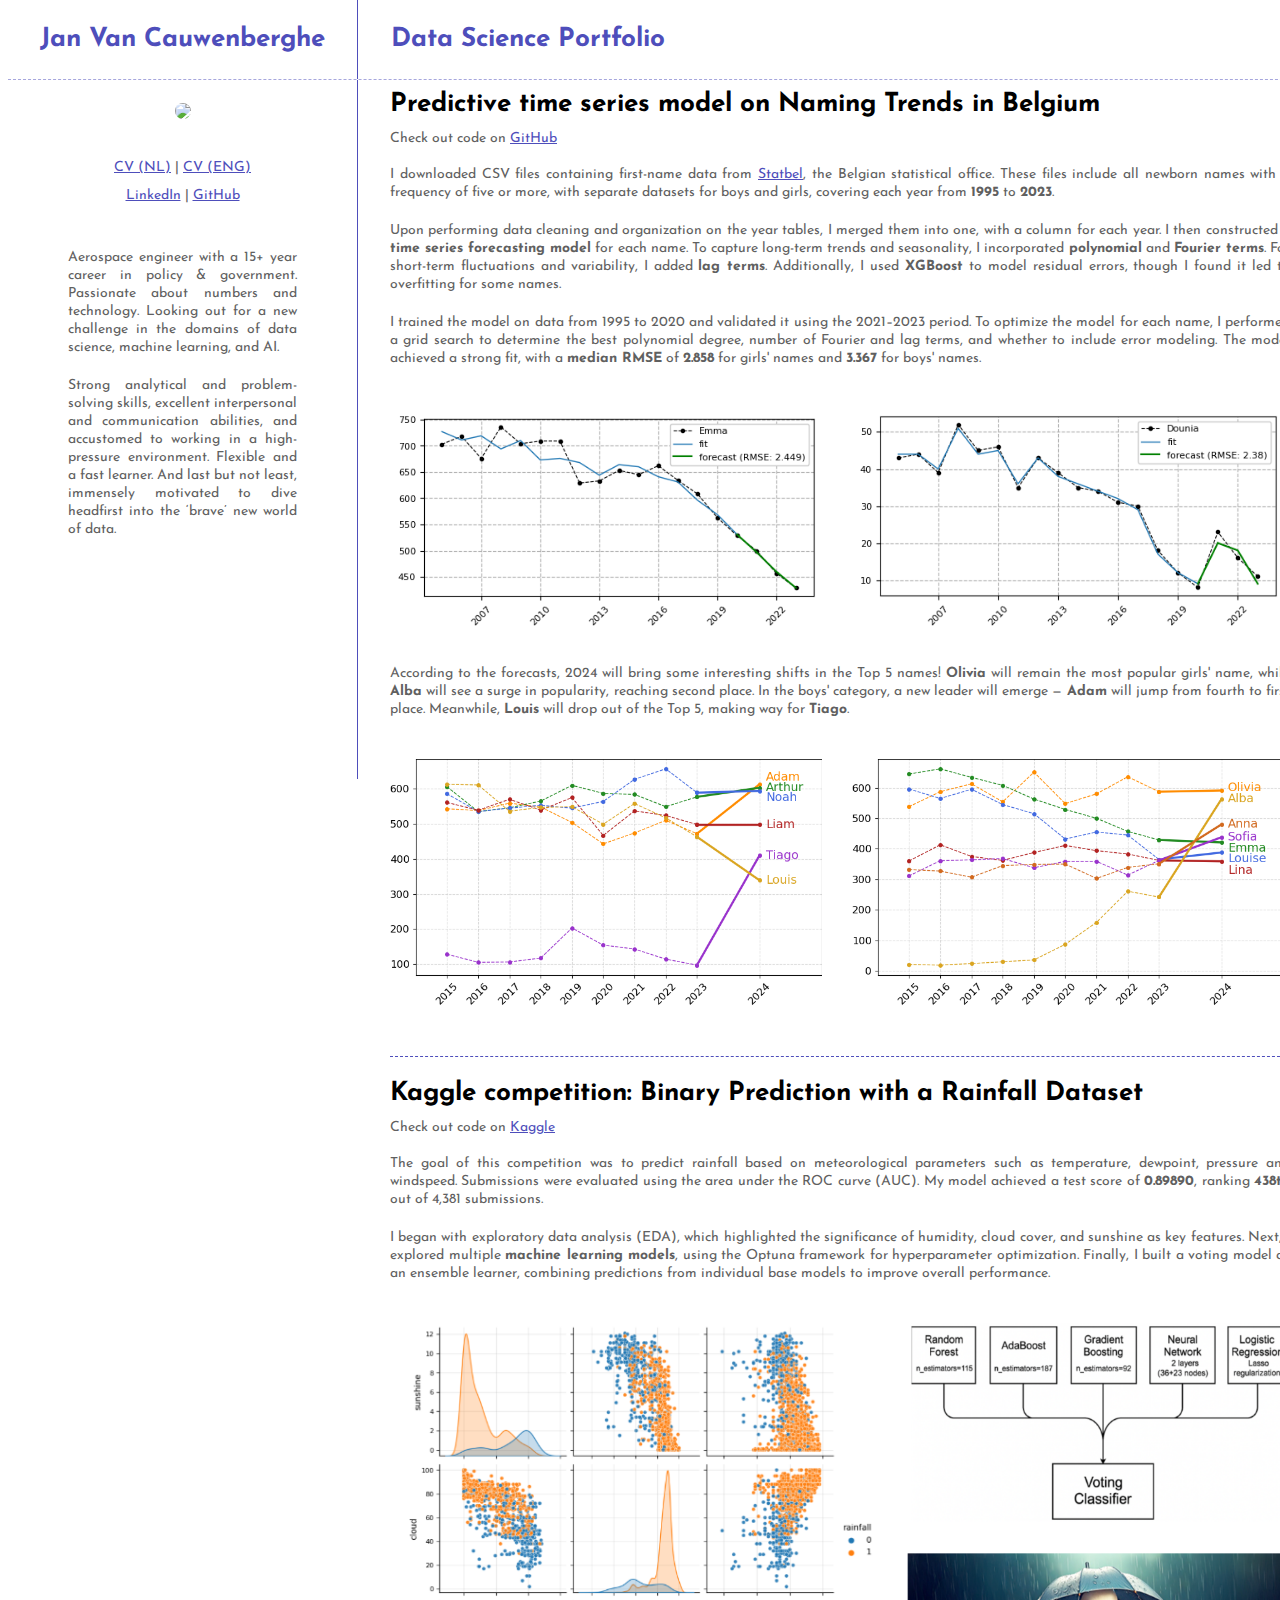
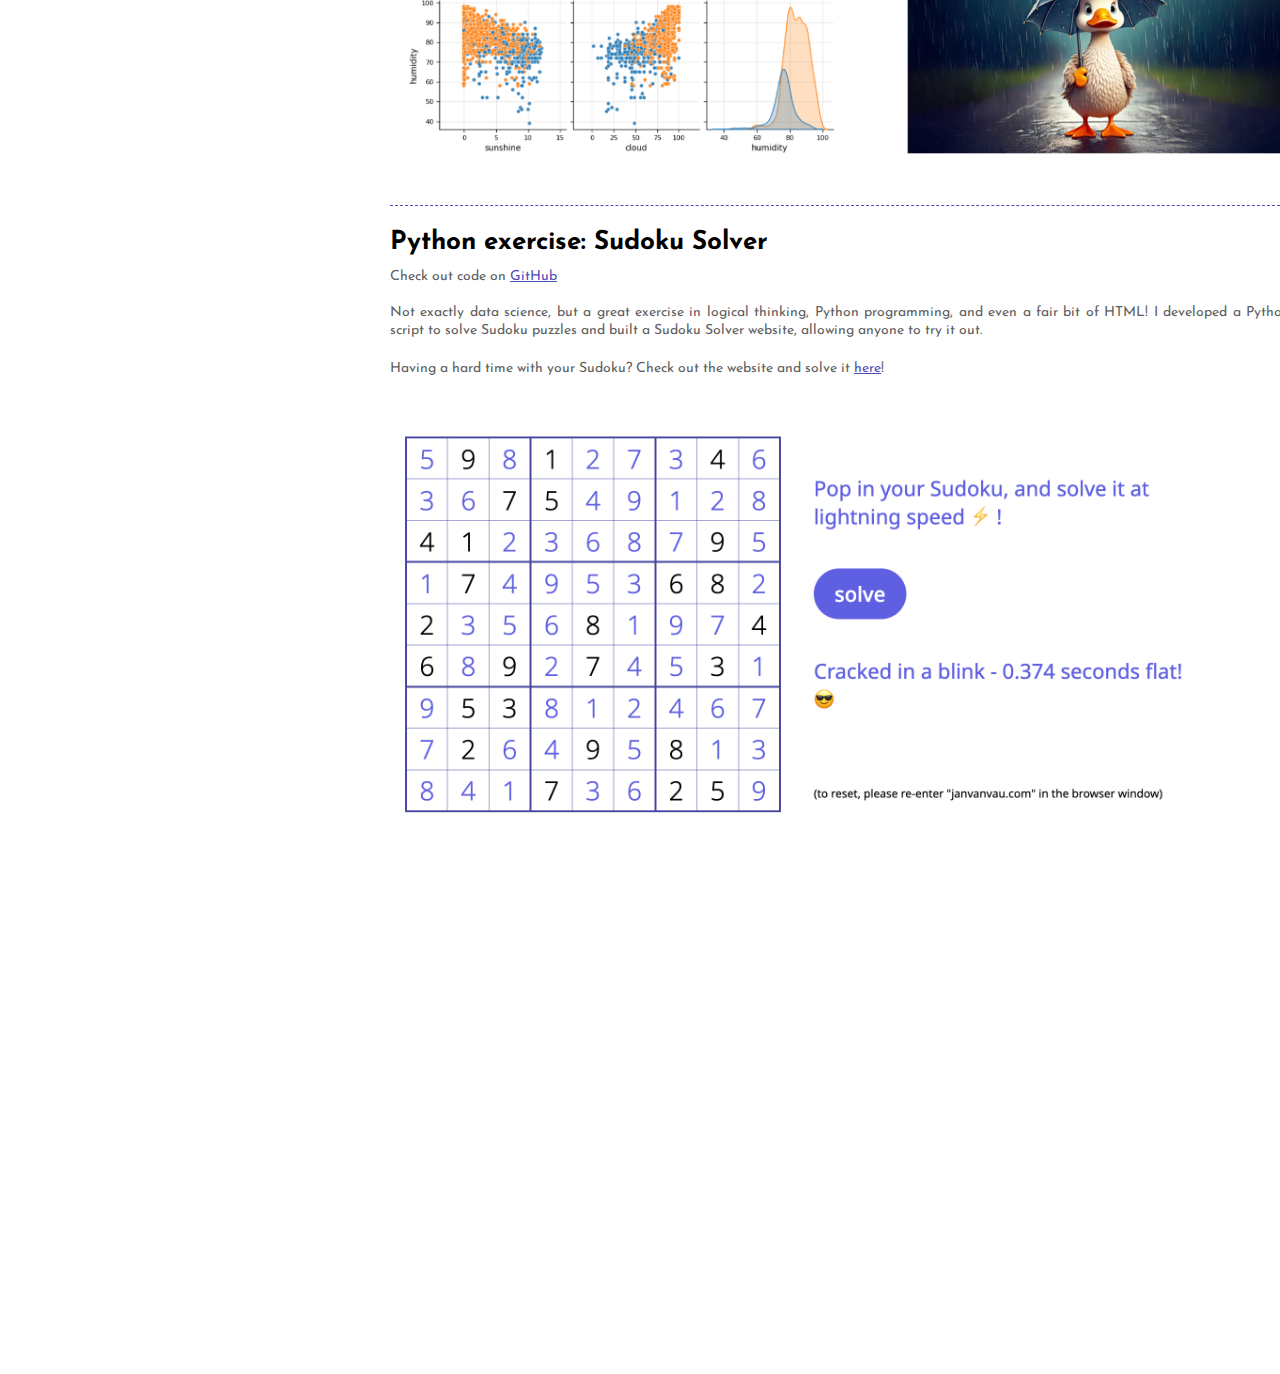
==== commit 0807f428: "Update index.html" ====
--- a/index.html
+++ b/index.html
@@ -8,7 +8,7 @@
         <link rel="preconnect" href="https://fonts.googleapis.com">
         <link rel="preconnect" href="https://fonts.gstatic.com" crossorigin>
         <link href="https://fonts.googleapis.com/css2?family=Josefin+Sans:ital,wght@0,100..700;1,100..700&display=swap" rel="stylesheet">
-        <link rel="icon" type="image/png" href="images/portfolio.png">
+        <link rel="icon" type="image/png" href="portfolio.png">
         <link rel="stylesheet" href="styles/text_new.css">
 
     </head>
@@ -72,8 +72,8 @@
                         for girls' names and <strong>3.367</strong> for boys' names.</p>
                     
                     <div class="imagerow" style="margin-bottom:30px">
-                        <img src="images/forecast_emma.png">
-                        <img src="images/forecast_dounia.png">
+                        <img src="forecast_emma.png">
+                        <img src="forecast_dounia.png">
                     </div>
 
                     <p class="description">According to the forecasts, 2024 will bring some interesting shifts in the Top 5 names! <strong>Olivia</strong> will remain the most popular girls' name, while 
@@ -81,8 +81,8 @@
                         Meanwhile, <strong>Louis</strong> will drop out of the Top 5, making way for <strong>Tiago</strong>.</p>
         
                     <div class="imagerow">
-                        <img src="images/forecast_boys.png">
-                        <img src="images/forecast_girls.png"> 
+                        <img src="forecast_boys.png">
+                        <img src="forecast_girls.png"> 
                     </div>
                 </div>
         
@@ -98,8 +98,8 @@
                         base models to improve overall performance.</p>
         
                     <div class="final_imagerow">
-                        <img class="pairplot" src="images/pairplot.png">
-                        <img class="flowchart_duck" src="images/flowchart & duck.png">
+                        <img class="pairplot" src="pairplot.png">
+                        <img class="flowchart_duck" src="flowchart & duck.png">
                     </div>
                 </div>
 
@@ -112,7 +112,7 @@
 
                     <p class="description">Having a hard time with your Sudoku? Check out the website and solve it <a href="https://sudoku.janvancau.com" target="_blank">here</a>!</p>
                     
-                    <img src="images/sudoku.png" style="width:90%; margin-top:30px; margin-bottom: 40px;">
+                    <img src="sudoku.png" style="width:90%; margin-top:30px; margin-bottom: 40px;">
                 </div>
 
         </div>
--- a/styles/text_new.css
+++ b/styles/text_new.css
@@ -0,0 +1,208 @@
+body, html{
+  margin: 0;
+  padding: 0;
+  box-sizing: border-box;
+  /*overflow-x: hidden*/
+}
+
+*, *::before, *::after {
+    box-sizing: border-box;
+  }
+
+p{
+    font-family: "Josefin Sans", sans-serif;
+    text-align: justify;}
+
+.header{
+    display: grid;
+    grid-template-columns: 350px 950px;
+    position:fixed;
+    top:0;
+    left:8px;
+    height:80px;
+    box-sizing: border-box;
+    border-bottom: 1px dashed rgba(78, 78, 187, 0.5);
+    color: rgb(78, 78, 187);
+    background-color: white;
+    /*background-color: rgba(255, 0, 0, 0.1);*/
+    z-index: 100;}
+
+.name{
+    display: flex;
+    align-items: center;
+    justify-content: center;
+    border-right: 1px solid rgb(78, 78, 187);}
+
+.title{
+    display: flex;
+    align-items: center;
+    justify-content: flex-start;
+    margin-left: 33px;} 
+
+    @media (max-width: 450px){
+        .header{
+            width: 100vw;
+            left:0;
+            padding:0;
+            margin-top: 12px;
+            margin-left: 0;
+            margin-right: 0;
+            display: block;
+            text-align: center;
+            position: relative;} 
+        
+        .name, .title{
+            display: flex;
+            justify-content: center;
+            align-items: center;
+            border-right:none;
+            margin-left: 0;
+            width: 100vw;}
+
+        .title{
+            margin-top: 12px;} }
+
+.title_header{
+    font-size: 26px;
+    font-weight: bold;
+    line-height: 24px;
+    margin:0;
+    padding:0;}
+
+.profilepic{
+    max-width:100%; 
+    max-height:100%; 
+    object-fit: contain; 
+    border-radius: 50%;
+    margin-top: 23px;}
+
+    @media (max-width: 450px) {
+        .profilepic{
+            max-width: 70%;
+            max-height: 70%;
+            margin-top: 23px;} }
+
+.main{
+    display: grid;
+    grid-template-columns: 350px 950px;
+    padding-bottom: 500px;
+    box-sizing: border-box;}
+
+    @media (max-width: 450px) {
+        .main{
+            grid-template-columns: 1fr;
+            width:100%;
+            padding-left: 15px;
+            padding-right: 20px;} }
+
+.sidebar {
+    width: 350px; 
+    position:fixed;
+    left:8px;
+    top:80px;
+    display:flex; 
+    flex-direction: column; 
+    justify-content: flex-start; 
+    align-items: center; 
+    box-sizing: border-box;
+    border-right:1px solid rgb(78, 78, 187);
+    /*max-height: 100vh;*/ 
+    overflow-y: auto;
+    background-color: white;
+    z-index: 100;
+    padding-left: 60px;
+    padding-right: 60px;
+    padding-bottom: 200px;
+    scrollbar-width: none; /* For Firefox */
+    -ms-overflow-style: none; /* For IE & Edge */}
+
+    @media (max-width: 450px) {
+        .sidebar{
+            width:100%;
+            top: 0;
+            left: 0;
+            position: relative;
+            border-right: none;
+            padding-left: 0;
+            padding-right: 0;
+            padding-bottom: 10px;
+            margin-bottom: -10px;
+            border-bottom: 1px dashed rgb(78, 78, 187);} }
+
+.sidebar::-webkit-scrollbar {
+    display: none; /* For Chrome, Safari, and Edge */}
+
+.projects{
+    width:900px; 
+    margin-left:390px; 
+    margin-top: 80px;}
+
+    @media (max-width: 450px) {
+        .projects{
+            width:100%;
+            margin-left: 0;
+            margin-top: 20px;}
+        
+        .projects div{
+            width:100%;} }
+
+.project_title{
+    font-size: 26px;
+    font-weight: bold;
+    line-height: 24px;
+    margin-top: 25px;
+    margin-bottom: 8px;}
+
+.link{
+    font-size: 14px;
+    color: rgb(96,96,96);
+    margin-right: 40px;
+    margin-bottom: 20px;}    
+
+.description{
+    font-size: 14px;
+    color: rgb(96,96,96);
+    line-height: 18px;
+    margin-bottom: 20px;}
+
+.imagerow, .final_imagerow{
+    display: flex;
+    margin-top: 40px;
+    margin-bottom: 50px;
+    width: 900px;
+    gap: 30px;
+    box-sizing: border-box;}
+
+.imagerow img, .imagerow div{
+    width: 48%;}
+
+.pairplot{
+    width:54%; 
+    height: auto;}
+
+.flowchart_duck{
+    width: 43%;}
+
+    @media (max-width: 450px) {
+        .imagerow, .final_imagerow {
+            flex-direction: column;
+            gap: 30px;
+            width: 100%;}
+    
+        .imagerow img {
+            width: 100% !important;
+            height: auto;}
+        
+        .pairplot, .flowchart_duck{
+            width: 97%;
+            height: auto;
+        } }
+
+a{
+    color: rgb(78, 78, 187)
+}
+
+a:hover{
+    color: rgb(23, 185, 147);
+    font-weight: bold;
+    transition: 0.1s;}
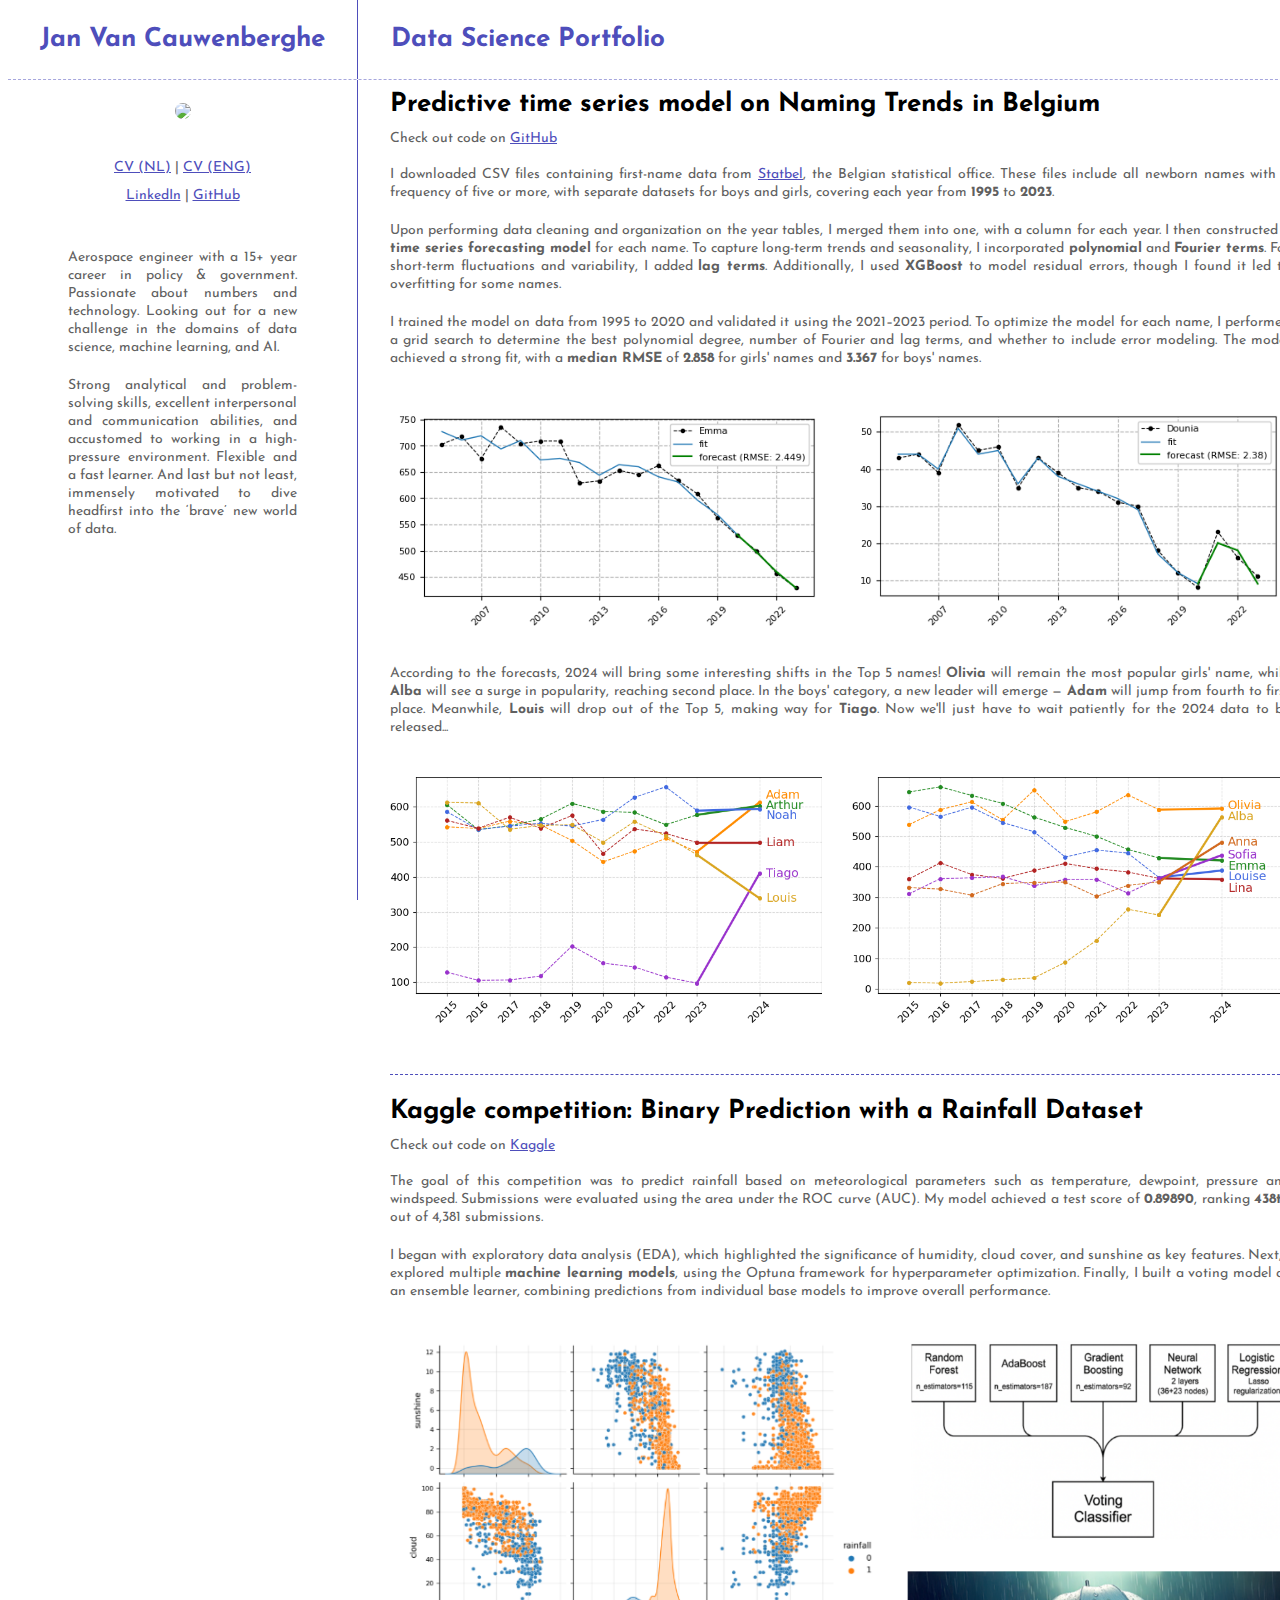
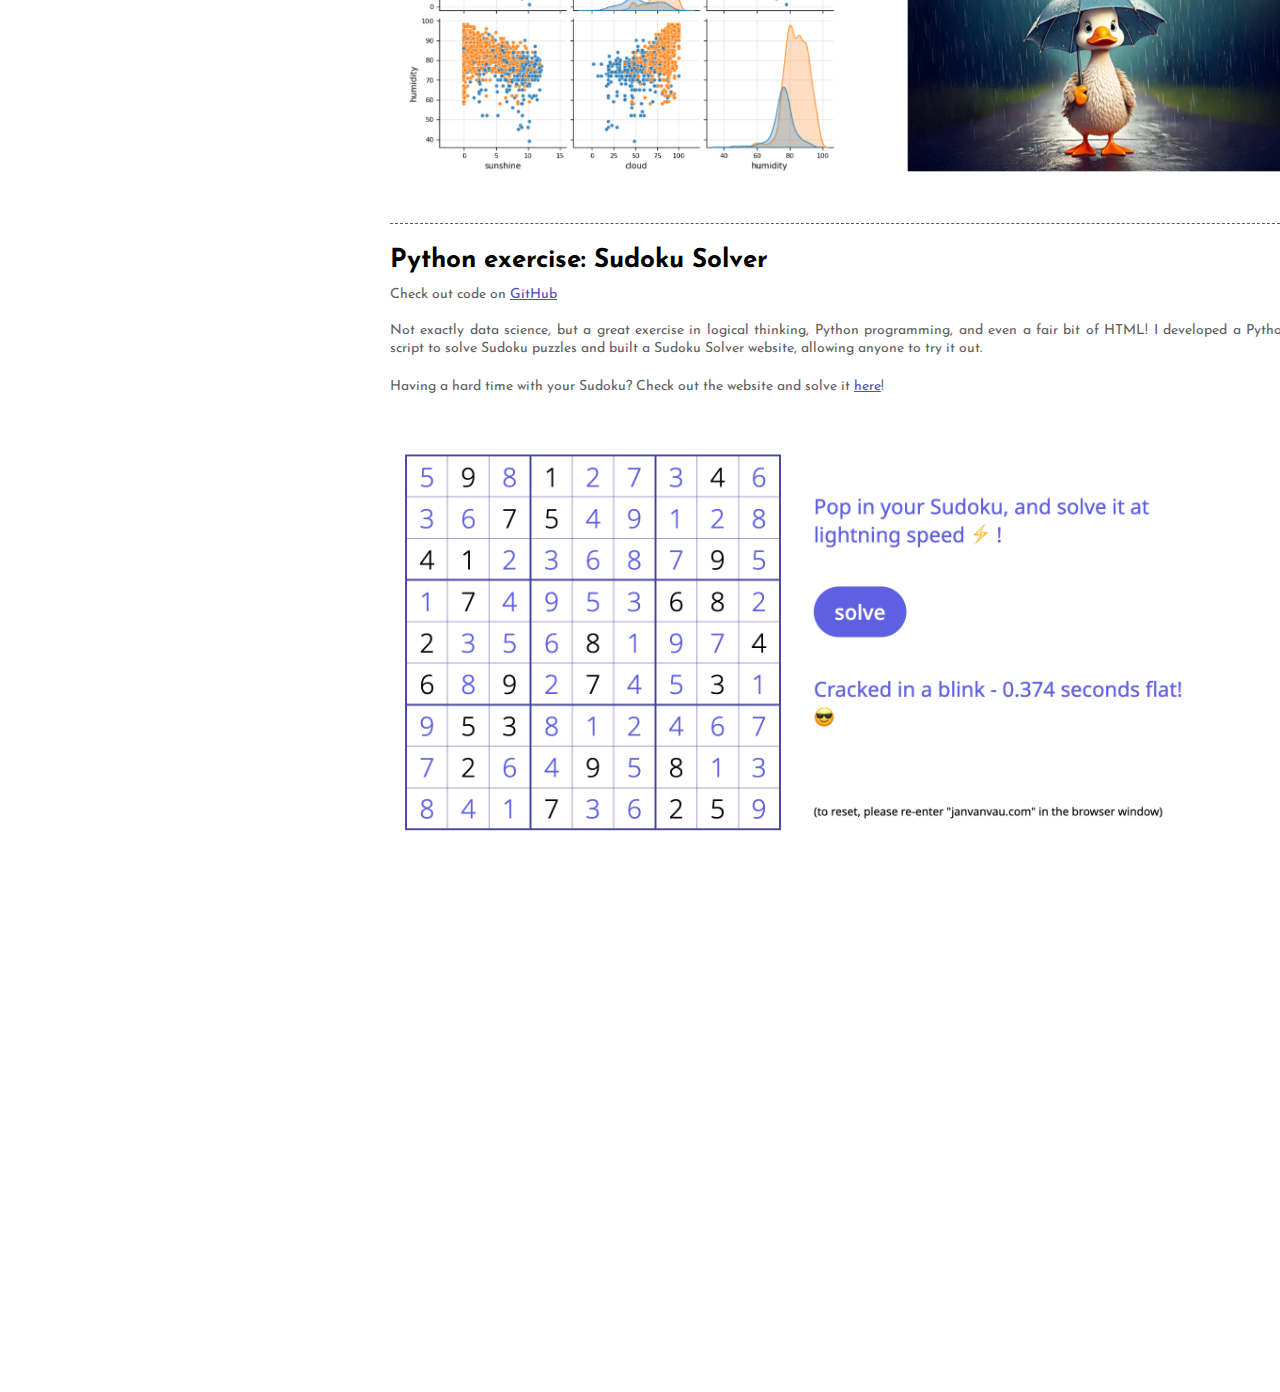
==== commit 1bdbd8ad: "Update index.html" ====
--- a/index.html
+++ b/index.html
@@ -28,7 +28,7 @@
 
             <div class="sidebar">
 
-                <img class="profilepic" src="images/profile.png">
+                <img class="profilepic" src="profile.png">
     
                 <div>
                     <p class="description" style="margin-top: 40px; margin-bottom: 0; text-align:center;"> <a href="CV NL.pdf" target="_blank">CV (NL)</a> | 
@@ -56,7 +56,7 @@
     
                 <div style="border-bottom: 1px dashed rgb(78, 78, 187)">
                     <p class="project_title" style="margin-top: 13px;">Predictive time series model on Naming Trends in Belgium</p>
-                    <p class="link">Check out code on <a href="https://github.com/JanVanCau/first-names/blob/1890f6e21f40cc2119914e75111a46a16e8a474d/first-names-8.ipynb" 
+                    <p class="link">Check out code on <a href="https://github.com/JanVanCau/first-names/blob/1bee0f86322b9222769a3fbece2a9575580d8406/first-names-final.ipynb" 
                         target="_blank">GitHub</a></p>
         
                     <p class="description">I downloaded CSV files containing first-name data from <a href="https://statbel.fgov.be/nl/themas/bevolking/namen-en-voornamen/voornamen-van-meisjes-en-jongens"
@@ -78,7 +78,7 @@
 
                     <p class="description">According to the forecasts, 2024 will bring some interesting shifts in the Top 5 names! <strong>Olivia</strong> will remain the most popular girls' name, while 
                         <strong>Alba</strong> will see a surge in popularity, reaching second place. In the boys' category, a new leader will emerge — <strong>Adam</strong> will jump from fourth to first place. 
-                        Meanwhile, <strong>Louis</strong> will drop out of the Top 5, making way for <strong>Tiago</strong>.</p>
+                        Meanwhile, <strong>Louis</strong> will drop out of the Top 5, making way for <strong>Tiago</strong>. Now we'll just have to wait patiently for the 2024 data to be released...</p>
         
                     <div class="imagerow">
                         <img src="forecast_boys.png">
@@ -105,7 +105,7 @@
 
                 <div>
                     <p class="project_title">Python exercise: Sudoku Solver</p>
-                    <p class="link">Check out code on <a href="https://github.com/JanVanCau/sudoku/tree/main" target="_blank">GitHub</a></p>
+                    <p class="link">Check out code on <a href="https://github.com/JanVanCau/sudoku/blob/db54aefed342362b9d2660da8a68f70f8d5ecc13/sudoku_solver.py" target="_blank">GitHub</a></p>
         
                     <p class="description">Not exactly data science, but a great exercise in logical thinking, Python programming, and even a fair bit of HTML! I developed a Python script to solve Sudoku puzzles and 
                         built a Sudoku Solver website, allowing anyone to try it out.</p>
--- a/styles/text_new.css
+++ b/styles/text_new.css
@@ -100,6 +100,7 @@
     position:fixed;
     left:8px;
     top:80px;
+    bottom:0;
     display:flex; 
     flex-direction: column; 
     justify-content: flex-start; 
